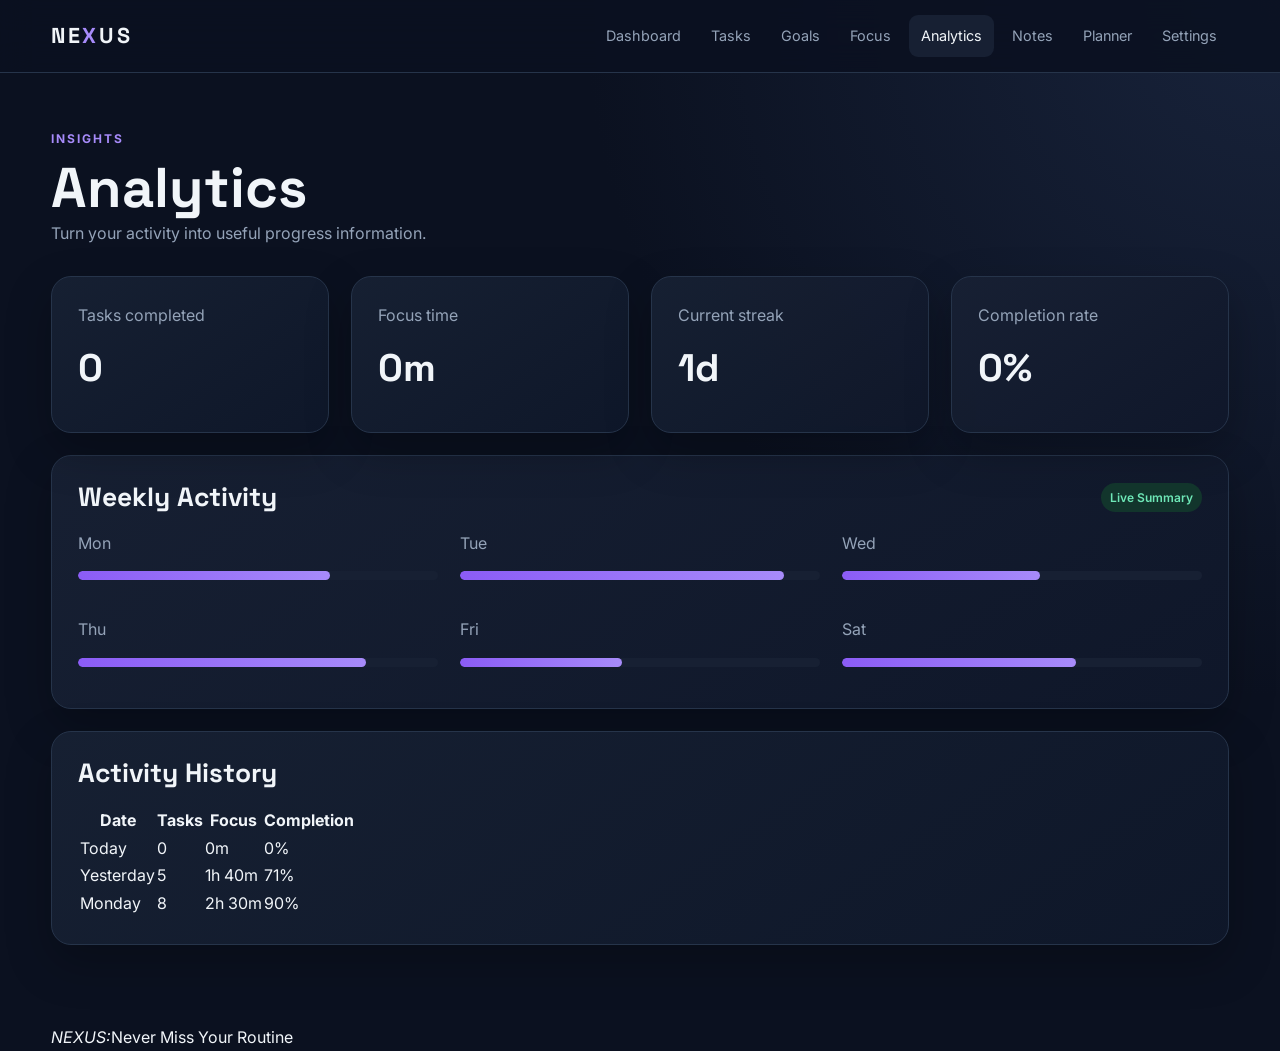
==== analytics.html @ f7fdb8dd "Add files via upload" ====
<!DOCTYPE html>
<html lang="en">
<head>
  <meta charset="UTF-8">
  <meta name="viewport" content="width=device-width, initial-scale=1.0">
  <meta name="description" content="NEXUS personal command center">
  <title>Analytics | NEXUS</title>
  <link rel="stylesheet" href="nexus.css">
</head>
<body>

<header class="site-header">
  <div class="container navbar">
    <a class="brand" href="index.html">NE<span>X</span>US</a>
    <nav class="nav-links" aria-label="Main navigation">
      <a href="index.html">Dashboard</a>
      <a href="tasks.html">Tasks</a>
      <a href="goals.html">Goals</a>
      <a href="focus.html">Focus</a>
      <a href="analytics.html">Analytics</a>
      <a href="notes.html">Notes</a>
      <a href="planner.html">Planner</a>
      <a href="settings.html">Settings</a>
    </nav>
  </div>
</header>

<main class="page">
  <div class="container">
    <header class="page-header">
      <div class="eyebrow">Insights</div>
      <h1>Analytics</h1>
      <p>Turn your activity into useful progress information.</p>
    </header>
    
<section class="grid four-grid">
  <div class="card"><span class="muted">Tasks completed</span><span class="stat-number">42</span></div>
  <div class="card"><span class="muted">Focus time</span><span class="stat-number">18h</span></div>
  <div class="card"><span class="muted">Current streak</span><span class="stat-number">7</span></div>
  <div class="card"><span class="muted">Completion rate</span><span class="stat-number">84%</span></div>
</section>
<section class="card" style="margin-top:22px">
  <div class="card-title"><h2>Weekly Activity</h2><span class="badge">Placeholder</span></div>
  <div class="grid three-grid">
    <div><p>Mon</p><div class="progress"><span style="width:70%"></span></div></div>
    <div><p>Tue</p><div class="progress"><span style="width:90%"></span></div></div>
    <div><p>Wed</p><div class="progress"><span style="width:55%"></span></div></div>
    <div><p>Thu</p><div class="progress"><span style="width:80%"></span></div></div>
    <div><p>Fri</p><div class="progress"><span style="width:45%"></span></div></div>
    <div><p>Sat</p><div class="progress"><span style="width:65%"></span></div></div>
  </div>
</section>
<section class="card" style="margin-top:22px">
  <div class="card-title"><h2>Activity History</h2></div>
  <div class="table-wrap"><table><thead><tr><th>Date</th><th>Tasks</th><th>Focus</th><th>Completion</th></tr></thead><tbody>
  <tr><td>Today</td><td>7</td><td>2h 14m</td><td>84%</td></tr>
  <tr><td>Yesterday</td><td>5</td><td>1h 40m</td><td>71%</td></tr>
  <tr><td>Monday</td><td>8</td><td>2h 30m</td><td>90%</td></tr>
  </tbody></table></div>
</section>

  </div>
</main>

<footer class="site-footer">
  <div class="container"><i>NEXUS:</i>Never Miss Your Routine</div>
</footer>
<script src="app.js"></script>

</body>
</html>
---- nexus.css ----
@import url('https://fonts.googleapis.com/css2?family=Inter:wght@400;500;600;700&family=Space+Grotesk:wght@400;500;600;700&display=swap');

/* ==========================================================================
   1. ROOT VARIABLES & THEME/ACCENT SYSTEM
   ========================================================================== */
:root {
  /* Default Theme Tokens (Dark Mode Baseline) */
  --bg: #0b1120;
  --bg-gradient: radial-gradient(circle at top right, #18233b 0, #0b1120 42%);
  --surface: #111827;
  --surface-2: #172033;
  --surface-card: linear-gradient(145deg, rgba(23,32,51,.96), rgba(15,23,42,.96));
  --border: #26344a;
  --border-hover: #3d4d68;
  --text: #f1f5f9;
  --muted: #94a3b8;
  --input-bg: #0d1628;
  --shadow: 0 18px 45px rgba(0,0,0,.25);

  /* Default Accent Tokens (Purple) */
  --accent: #8b5cf6;
  --accent-2: #a78bfa;
  --badge-bg: #211d3c;
  --badge-text: #c4b5fd;

  /* Status Colors */
  --success: #34d399;
  --warning: #fbbf24;
  --danger: #fb7185;
}

/* --- Theme Variations (data-theme) --- */

/* Explicit Dark Theme */
html[data-theme="dark"] {
  --bg: #0b1120;
  --bg-gradient: radial-gradient(circle at top right, #18233b 0, #0b1120 42%);
  --surface: #111827;
  --surface-2: #172033;
  --surface-card: linear-gradient(145deg, rgba(23,32,51,.96), rgba(15,23,42,.96));
  --border: #26344a;
  --border-hover: #3d4d68;
  --text: #f1f5f9;
  --muted: #94a3b8;
  --input-bg: #0d1628;
  --shadow: 0 18px 45px rgba(0,0,0,.25);
}

/* Light Theme */
html[data-theme="light"] {
  --bg: #f8fafc;
  --bg-gradient: radial-gradient(circle at top right, #edf2f7 0, #f8fafc 42%);
  --surface: #ffffff;
  --surface-2: #f1f5f9;
  --surface-card: linear-gradient(145deg, #ffffff, #f8fafc);
  --border: #e2e8f0;
  --border-hover: #cbd5e1;
  --text: #0f172a;
  --muted: #64748b;
  --input-bg: #ffffff;
  --shadow: 0 10px 30px rgba(0,0,0,.05);
}

/* System Preference (Light Mode OS Match) */
@media (prefers-color-scheme: light) {
  html[data-theme="system"] {
    --bg: #f8fafc;
    --bg-gradient: radial-gradient(circle at top right, #edf2f7 0, #f8fafc 42%);
    --surface: #ffffff;
    --surface-2: #f1f5f9;
    --surface-card: linear-gradient(145deg, #ffffff, #f8fafc);
    --border: #e2e8f0;
    --border-hover: #cbd5e1;
    --text: #0f172a;
    --muted: #64748b;
    --input-bg: #ffffff;
    --shadow: 0 10px 30px rgba(0,0,0,.05);
  }
}

/* --- Accent Variations (data-accent) --- */

/* Purple Accent (Default) */
html[data-accent="purple"] {
  --accent: #8b5cf6;
  --accent-2: #a78bfa;
  --badge-bg: #211d3c;
  --badge-text: #c4b5fd;
}

/* Electric Blue Accent */
html[data-accent="blue"] {
  --accent: #2563eb;
  --accent-2: #60a5fa;
  --badge-bg: #1e293b;
  --badge-text: #93c5fd;
}

/* Emerald Green Accent */
html[data-accent="green"] {
  --accent: #10b981;
  --accent-2: #34d399;
  --badge-bg: #12352c;
  --badge-text: #6ee7b7;
}

/* ==========================================================================
   2. GLOBAL BASE STYLES
   ========================================================================== */
* {
  margin: 0;
  padding: 0;
  box-sizing: border-box;
}

html {
  scroll-behavior: smooth;
}

body {
  min-height: 100vh;
  background: var(--bg-gradient);
  background-color: var(--bg);
  color: var(--text);
  font-family: "Inter", sans-serif;
  line-height: 1.6;
  transition: background-color 0.25s ease, color 0.25s ease;
}

a {
  color: inherit;
  text-decoration: none;
}

button, input, textarea, select {
  font: inherit;
}

button {
  cursor: pointer;
}

.container {
  width: min(1180px, 92%);
  margin: auto;
}

/* ==========================================================================
   3. NAVIGATION & HEADER
   ========================================================================== */
.site-header {
  position: sticky;
  top: 0;
  z-index: 50;
  background: rgba(11, 17, 32, 0.88);
  backdrop-filter: blur(16px);
  border-bottom: 1px solid var(--border);
}

html[data-theme="light"] .site-header {
  background: rgba(255, 255, 255, 0.88);
}

.navbar {
  min-height: 72px;
  display: flex;
  align-items: center;
  justify-content: space-between;
  gap: 24px;
}

.brand {
  font-family: "Space Grotesk", sans-serif;
  font-size: 1.35rem;
  font-weight: 700;
  letter-spacing: 0.12em;
}

.brand span {
  color: var(--accent-2);
}

.nav-links {
  display: flex;
  gap: 6px;
  flex-wrap: wrap;
  justify-content: flex-end;
}

.nav-links a {
  color: var(--muted);
  padding: 9px 12px;
  border-radius: 9px;
  font-size: 0.9rem;
  transition: 0.25s;
}

.nav-links a:hover,
.nav-links a.active {
  background: var(--surface-2);
  color: var(--text);
}

/* ==========================================================================
   4. LAYOUT & CARDS
   ========================================================================== */
.page {
  padding: 56px 0 80px;
}

.page-header {
  margin-bottom: 30px;
}

.eyebrow {
  color: var(--accent-2);
  text-transform: uppercase;
  letter-spacing: 0.16em;
  font-size: 0.75rem;
  font-weight: 700;
  margin-bottom: 8px;
}

h1, h2, h3 {
  font-family: "Space Grotesk", sans-serif;
  line-height: 1.15;
}

h1 { font-size: clamp(2rem, 5vw, 3.5rem); }
h2 { font-size: 1.65rem; }
h3 { font-size: 1.1rem; }

.page-header p,
.muted {
  color: var(--muted);
}

.grid {
  display: grid;
  gap: 22px;
}

.dashboard-grid { grid-template-columns: repeat(2, minmax(0, 1fr)); }
.three-grid     { grid-template-columns: repeat(3, minmax(0, 1fr)); }
.four-grid      { grid-template-columns: repeat(4, minmax(0, 1fr)); }

.card {
  background: var(--surface-card);
  border: 1px solid var(--border);
  border-radius: 20px;
  padding: 26px;
  box-shadow: var(--shadow);
  transition: transform 0.25s, border-color 0.25s;
}

.card:hover {
  transform: translateY(-3px);
  border-color: var(--border-hover);
}

.card-link { display: block; }

.card-title {
  display: flex;
  align-items: center;
  justify-content: space-between;
  gap: 15px;
  margin-bottom: 18px;
}

.card p {
  color: var(--muted);
}

/* ==========================================================================
   5. COMPONENTS & BUTTONS
   ========================================================================== */
.stat-number {
  display: block;
  font-family: "Space Grotesk", sans-serif;
  font-size: 2.4rem;
  font-weight: 700;
  margin: 8px 0;
}

.progress {
  height: 9px;
  background: var(--surface-2);
  border-radius: 99px;
  overflow: hidden;
  margin: 15px 0;
}

.progress span {
  display: block;
  height: 100%;
  width: 68%;
  background: linear-gradient(90deg, var(--accent), var(--accent-2));
  border-radius: inherit;
}

.badge {
  display: inline-flex;
  padding: 5px 9px;
  border-radius: 999px;
  background: var(--badge-bg);
  color: var(--badge-text);
  font-size: 0.75rem;
  font-weight: 600;
}

.badge.success { background: #12352c; color: #6ee7b7; }
.badge.warning { background: #3a2d10; color: #fcd34d; }
.badge.danger  { background: #3d1722; color: #fda4af; }

.list {
  list-style: none;
  display: grid;
  gap: 12px;
}

.list-item {
  display: flex;
  align-items: center;
  justify-content: space-between;
  gap: 16px;
  padding: 14px 0;
  border-bottom: 1px solid var(--border);
}

.list-item:last-child {
  border-bottom: 0;
}

.actions {
  display: flex;
  gap: 10px;
  flex-wrap: wrap;
}

.btn {
  border: 1px solid var(--border);
  background: var(--surface-2);
  color: var(--text);
  padding: 10px 15px;
  border-radius: 10px;
  transition: 0.25s;
}

.btn:hover {
  border-color: var(--accent-2);
  transform: translateY(-1px);
}

.btn.primary {
  background: var(--accent);
  border-color: var(--accent);
  color: #ffffff;
}

.btn.danger {
  background: var(--danger);
  border-color: var(--danger);
  color: #ffffff;
}

.btn.ghost {
  background: transparent;
}

/* ==========================================================================
   6. FORMS & INPUTS
   ========================================================================== */
.form-grid {
  display: grid;
  grid-template-columns: repeat(2, minmax(0, 1fr));
  gap: 18px;
}

.field {
  display: grid;
  gap: 7px;
}

.field.full {
  grid-column: 1 / -1;
}

label {
  font-size: 0.85rem;
  font-weight: 600;
}

input, textarea, select {
  width: 100%;
  border: 1px solid var(--border);
  border-radius: 10px;
  background: var(--input-bg);
  color: var(--text);
  padding: 12px 13px;
  outline: none;
}

textarea {
  min-height: 130px;
  resize: vertical;
}

input:focus, textarea:focus, select:focus {
  border-color: var(--accent-2);
  box-shadow: 0 0 0 3px rgba(139, 92, 246, 0.13);
}

/* ==========================================================================
   7. CALENDAR & INTERACTIVE STATES
   ========================================================================== */
.calendar {
  display: grid;
  grid-template-columns: repeat(7, 1fr);
  border: 1px solid var(--border);
  border-radius: 15px;
  overflow: hidden;
}

.calendar div {
  min-height: 80px;
  padding: 10px;
  border-right: 1px solid var(--border);
  border-bottom: 1px solid var(--border);
}

.calendar .day-name {
  min-height: auto;
  background: var(--surface-2);
  color: var(--muted);
  font-size: 0.75rem;
  font-weight: 700;
}

.calendar .calendar-day {
  cursor: pointer;
  transition: background 0.15s ease;
}

.calendar .calendar-day:hover {
  background: var(--surface-2);
}

.calendar .day-muted {
  color: var(--muted);
  opacity: 0.4;
  pointer-events: none;
}

.calendar .today {
  background: var(--badge-bg);
  color: var(--badge-text);
  font-weight: 700;
}

.calendar .selected {
  border: 2px solid var(--accent);
}

/* ==========================================================================
   8. REDUCE MOTION SETTING OVERRIDE
   ========================================================================== */
body.reduce-motion *,
body.reduce-motion *::before,
body.reduce-motion *::after {
  animation-duration: 0.01ms !important;
  animation-iteration-count: 1 !important;
  transition-duration: 0.01ms !important;
  scroll-behavior: auto !important;
}

/* ==========================================================================
   9. RESPONSIVE BREAKPOINTS
   ========================================================================== */
@media (max-width: 900px) {
  .dashboard-grid, .three-grid { grid-template-columns: 1fr; }
  .four-grid { grid-template-columns: repeat(2, minmax(0, 1fr)); }
  .navbar { align-items: flex-start; padding: 14px 0; flex-direction: column; }
  .nav-links { justify-content: flex-start; overflow-x: auto; flex-wrap: nowrap; width: 100%; }
}

@media (max-width: 600px) {
  .page { padding: 40px 0 60px; }
  .four-grid, .form-grid { grid-template-columns: 1fr; }
  .field.full { grid-column: auto; }
  .card { padding: 20px; }
  .calendar div { min-height: 60px; padding: 7px; font-size: 0.8rem; }
}
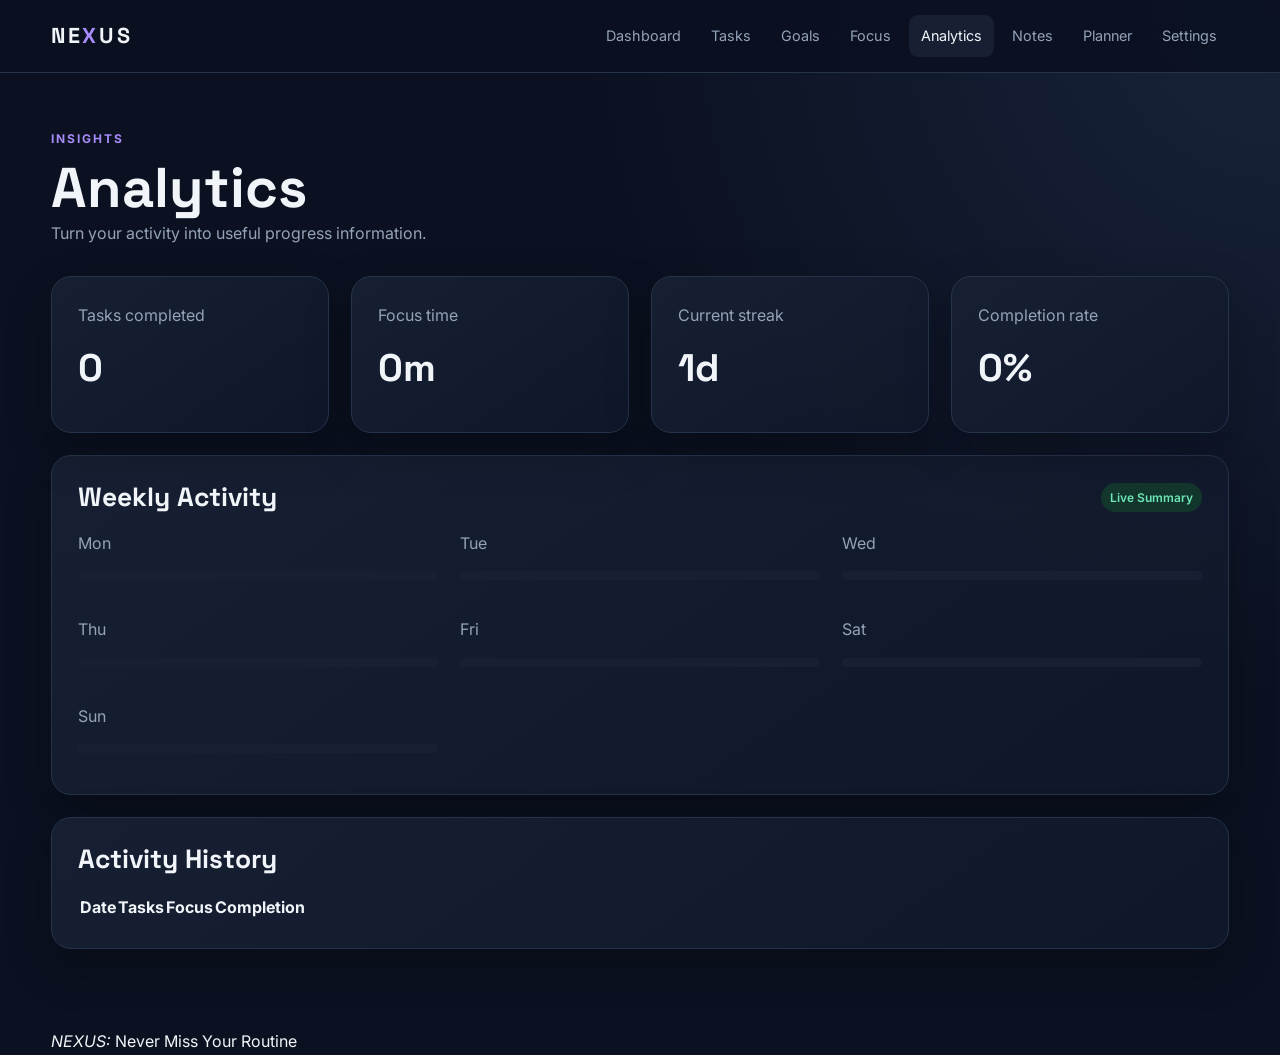
==== commit 5ef73b45: "Update analytics.html" ====
--- a/analytics.html
+++ b/analytics.html
@@ -17,7 +17,7 @@
       <a href="tasks.html">Tasks</a>
       <a href="goals.html">Goals</a>
       <a href="focus.html">Focus</a>
-      <a href="analytics.html">Analytics</a>
+      <a class="active" href="analytics.html">Analytics</a>
       <a href="notes.html">Notes</a>
       <a href="planner.html">Planner</a>
       <a href="settings.html">Settings</a>
@@ -33,37 +33,70 @@
       <p>Turn your activity into useful progress information.</p>
     </header>
     
-<section class="grid four-grid">
-  <div class="card"><span class="muted">Tasks completed</span><span class="stat-number">42</span></div>
-  <div class="card"><span class="muted">Focus time</span><span class="stat-number">18h</span></div>
-  <div class="card"><span class="muted">Current streak</span><span class="stat-number">7</span></div>
-  <div class="card"><span class="muted">Completion rate</span><span class="stat-number">84%</span></div>
-</section>
-<section class="card" style="margin-top:22px">
-  <div class="card-title"><h2>Weekly Activity</h2><span class="badge">Placeholder</span></div>
-  <div class="grid three-grid">
-    <div><p>Mon</p><div class="progress"><span style="width:70%"></span></div></div>
-    <div><p>Tue</p><div class="progress"><span style="width:90%"></span></div></div>
-    <div><p>Wed</p><div class="progress"><span style="width:55%"></span></div></div>
-    <div><p>Thu</p><div class="progress"><span style="width:80%"></span></div></div>
-    <div><p>Fri</p><div class="progress"><span style="width:45%"></span></div></div>
-    <div><p>Sat</p><div class="progress"><span style="width:65%"></span></div></div>
-  </div>
-</section>
-<section class="card" style="margin-top:22px">
-  <div class="card-title"><h2>Activity History</h2></div>
-  <div class="table-wrap"><table><thead><tr><th>Date</th><th>Tasks</th><th>Focus</th><th>Completion</th></tr></thead><tbody>
-  <tr><td>Today</td><td>7</td><td>2h 14m</td><td>84%</td></tr>
-  <tr><td>Yesterday</td><td>5</td><td>1h 40m</td><td>71%</td></tr>
-  <tr><td>Monday</td><td>8</td><td>2h 30m</td><td>90%</td></tr>
-  </tbody></table></div>
-</section>
+    <!-- Top Stats Bar -->
+    <section class="grid four-grid">
+      <div class="card">
+        <span class="muted">Tasks completed</span>
+        <span class="stat-number" id="analytics-tasks-completed">0</span>
+      </div>
+      <div class="card">
+        <span class="muted">Focus time</span>
+        <span class="stat-number" id="analytics-focus-time">0m</span>
+      </div>
+      <div class="card">
+        <span class="muted">Current streak</span>
+        <span class="stat-number" id="analytics-streak">0d</span>
+      </div>
+      <div class="card">
+        <span class="muted">Completion rate</span>
+        <span class="stat-number" id="analytics-completion-rate">0%</span>
+      </div>
+    </section>
+
+    <!-- Weekly Activity Progress -->
+    <section class="card" style="margin-top:22px">
+      <div class="card-title">
+        <h2>Weekly Activity</h2>
+        <span class="badge success">Live Summary</span>
+      </div>
+      <div class="grid three-grid" id="weekly-activity-grid">
+        <div><p>Mon</p><div class="progress"><span id="bar-mon" style="width:0%"></span></div></div>
+        <div><p>Tue</p><div class="progress"><span id="bar-tue" style="width:0%"></span></div></div>
+        <div><p>Wed</p><div class="progress"><span id="bar-wed" style="width:0%"></span></div></div>
+        <div><p>Thu</p><div class="progress"><span id="bar-thu" style="width:0%"></span></div></div>
+        <div><p>Fri</p><div class="progress"><span id="bar-fri" style="width:0%"></span></div></div>
+        <div><p>Sat</p><div class="progress"><span id="bar-sat" style="width:0%"></span></div></div>
+        <div><p>Sun</p><div class="progress"><span id="bar-sun" style="width:0%"></span></div></div>
+      </div>
+    </section>
+
+    <!-- Activity History Table -->
+    <section class="card" style="margin-top:22px">
+      <div class="card-title">
+        <h2>Activity History</h2>
+      </div>
+      <div class="table-wrap">
+        <table>
+          <thead>
+            <tr>
+              <th>Date</th>
+              <th>Tasks</th>
+              <th>Focus</th>
+              <th>Completion</th>
+            </tr>
+          </thead>
+          <tbody id="activity-history-body">
+            <!-- Dynamic rows inserted via app.js -->
+          </tbody>
+        </table>
+      </div>
+    </section>
 
   </div>
 </main>
 
 <footer class="site-footer">
-  <div class="container"><i>NEXUS:</i>Never Miss Your Routine</div>
+  <div class="container"><i>NEXUS:</i> Never Miss Your Routine</div>
 </footer>
 <script src="app.js"></script>
 
